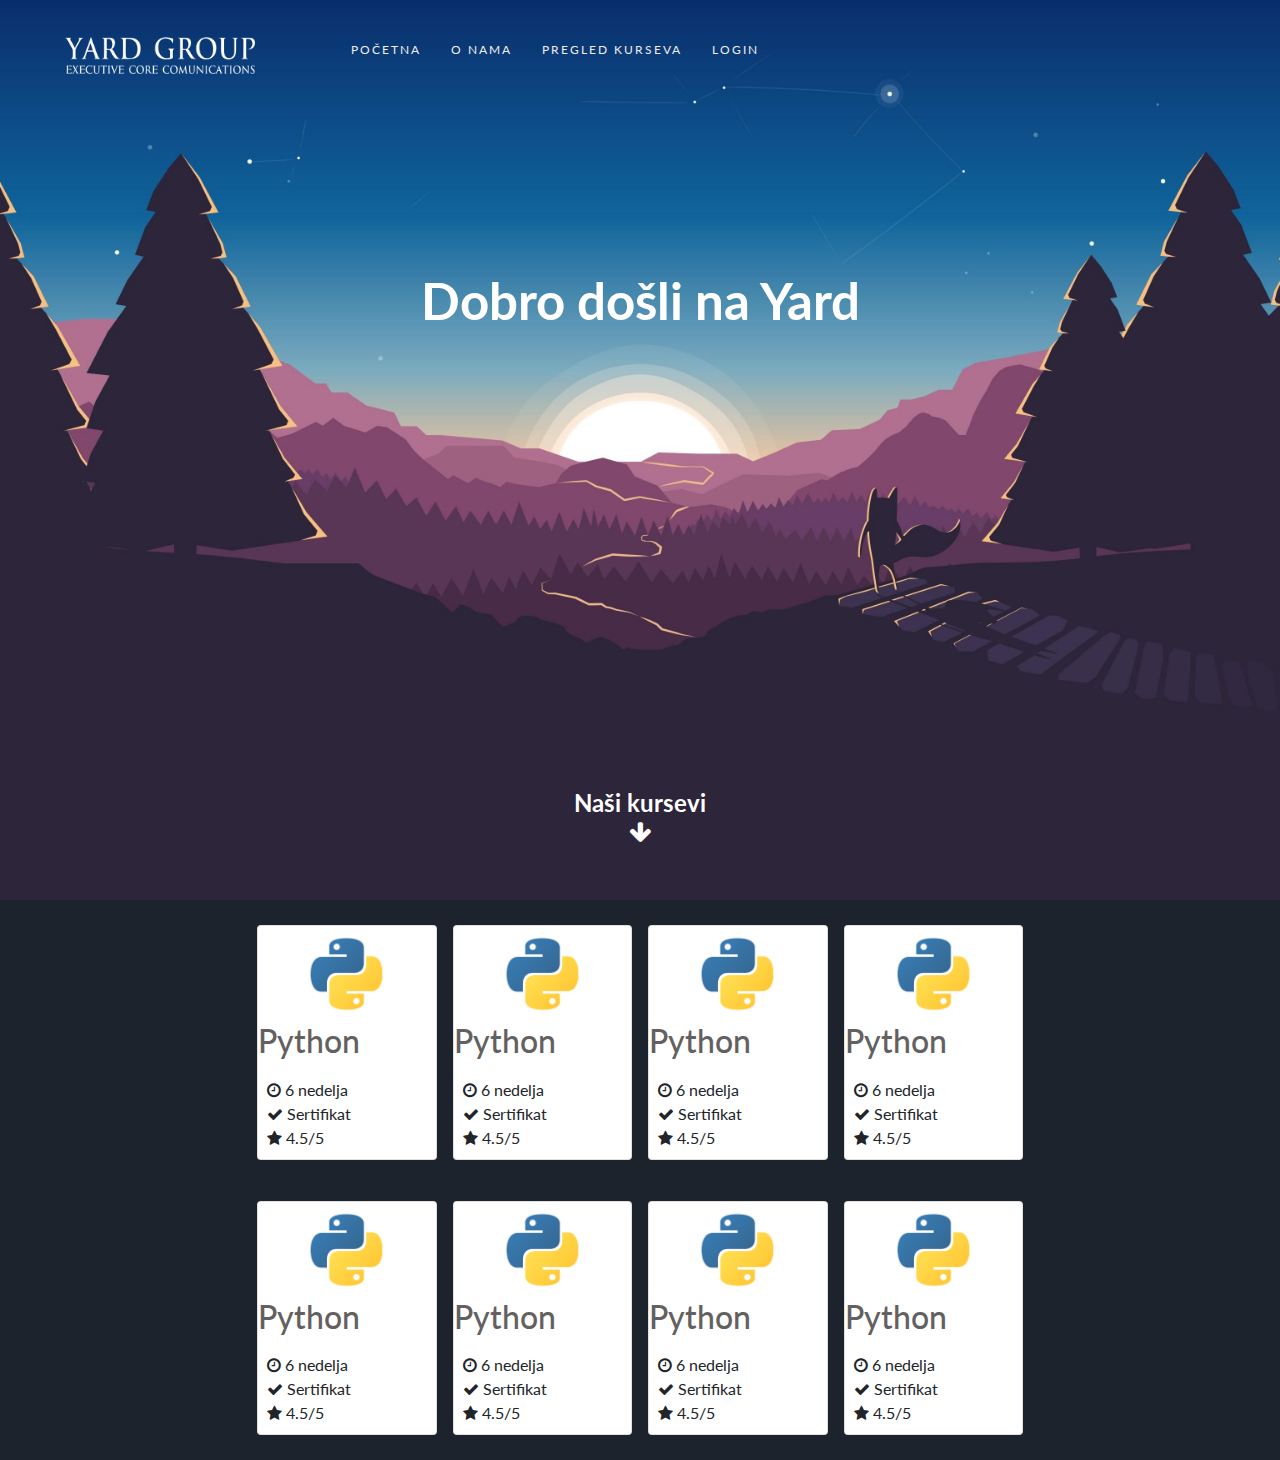
==== index.html @ 163fcfab "Ostalo da se uradi: Povecaj kartice, dodaj tekst, stilizuj malo kartice. Sta ne radi: Hamburger meni" ====
<!doctype html>
<html lang="en">

<head>
    <title>Title</title>

    <meta charset="utf-8">
    <meta name="viewport" content="width=device-width, initial-scale=1, shrink-to-fit=no">
    <link href="https://stackpath.bootstrapcdn.com/font-awesome/4.7.0/css/font-awesome.min.css" rel="stylesheet"
        integrity="sha384-wvfXpqpZZVQGK6TAh5PVlGOfQNHSoD2xbE+QkPxCAFlNEevoEH3Sl0sibVcOQVnN" crossorigin="anonymous">
    <link rel="stylesheet" href="https://stackpath.bootstrapcdn.com/bootstrap/4.3.1/css/bootstrap.min.css"
        integrity="sha384-ggOyR0iXCbMQv3Xipma34MD+dH/1fQ784/j6cY/iJTQUOhcWr7x9JvoRxT2MZw1T" crossorigin="anonymous">
    <link rel="stylesheet" href="/css/main.css">
</head>

<body>
   
    <nav id="nav" class="nav flex-shrink-0">
        <button class="menu">
          <em class="hamburger"></em>
        </button>
        <div class="brand d-flex flex-shrink">
          <a href="#"><img id="yardLogo" src="/assets/img/5e5b00199e288fc171e92d7c_logo.png"></a>
        </div>
        <ul class="navbar">
          <li>
            <a href="#home">Početna</a>
          </li>
          <li>
            <a href="#about">O nama</a>
          </li>
          <li>
            <a href="#services">Pregled kurseva</a>
          </li>
          <li>
            <a href="#contact">Login</a>
          </li>
        </ul>
      </nav>
     
          
   
    <div id="mainPart">
        <h1> Dobro došli na Yard </h1>
        <h3> Naši kursevi <br> <i class="fa fa-arrow-down" aria-hidden="true"></i></h3>
    </div>
    <!--CARDS-->
    <div class="container">
        <div class="centered">

            <section class="cards">

                <article class="card">
                    
                    <section class="bgImage">
                        <img src="assets/img/python.png">
                    </section>
                    <h1>Python</h1>
                    <section>
                        <ul>
                            <li>

                                <p> <i class="fa fa-clock-o" aria-hidden="true"></i> 6 nedelja</p>
                            </li>
                            <li>
                                <p><i class="fa fa-check" aria-hidden="true"></i> Sertifikat </p>
                            </li>
                            <li>
                                <p> <i class="fa fa-star" aria-hidden="true"> </i> 4.5/5</p>
                            </li>
                        </ul>
                    </section>


                </article>
                <article class="card">
                    <section class="bgImage">
                        <img src="assets/img/python.png">
                    </section>
                    <h1>Python</h1>
                    <section>
                        <ul>
                            <li>

                                <p> <i class="fa fa-clock-o" aria-hidden="true"></i> 6 nedelja</p>
                            </li>
                            <li>
                                <p><i class="fa fa-check" aria-hidden="true"></i> Sertifikat </p>
                            </li>
                            <li>
                                <p> <i class="fa fa-star" aria-hidden="true"> </i> 4.5/5</p>
                            </li>
                        </ul>
                    </section>


                </article>
                <article class="card">
                    <section class="bgImage">
                        <img src="assets/img/python.png">
                    </section>
                    <h1>Python</h1>
                    <section>
                        <ul>
                            <li>

                                <p> <i class="fa fa-clock-o" aria-hidden="true"></i> 6 nedelja</p>
                            </li>
                            <li>
                                <p><i class="fa fa-check" aria-hidden="true"></i> Sertifikat </p>
                            </li>
                            <li>
                                <p> <i class="fa fa-star" aria-hidden="true"> </i> 4.5/5</p>
                            </li>
                        </ul>
                    </section>
                </article>
                <article class="card">
                    <section class="bgImage">
                        <img src="assets/img/python.png">
                    </section>
                    <h1>Python</h1>
                    <section>
                        <ul>
                            <li>

                                <p> <i class="fa fa-clock-o" aria-hidden="true"></i> 6 nedelja</p>
                            </li>
                            <li>
                                <p><i class="fa fa-check" aria-hidden="true"></i> Sertifikat </p>
                            </li>
                            <li>
                                <p> <i class="fa fa-star" aria-hidden="true"> </i> 4.5/5</p>
                            </li>
                        </ul>
                    </section>
                </article>
            </section>
            <section class="cards">
                <article class="card">
                    <section class="bgImage">
                        <img src="assets/img/python.png">
                    </section>
                    <h1>Python</h1>
                    <section>
                        <ul>
                            <li>

                                <p> <i class="fa fa-clock-o" aria-hidden="true"></i> 6 nedelja</p>
                            </li>
                            <li>
                                <p><i class="fa fa-check" aria-hidden="true"></i> Sertifikat </p>
                            </li>
                            <li>
                                <p> <i class="fa fa-star" aria-hidden="true"> </i> 4.5/5</p>
                            </li>
                        </ul>
                    </section>
                </article>
                <article class="card">
                    <section class="bgImage">
                        <img src="assets/img/python.png">
                    </section>
                    <h1>Python</h1>
                    <section>
                        <ul>
                            <li>

                                <p> <i class="fa fa-clock-o" aria-hidden="true"></i> 6 nedelja</p>
                            </li>
                            <li>
                                <p><i class="fa fa-check" aria-hidden="true"></i> Sertifikat </p>
                            </li>
                            <li>
                                <p> <i class="fa fa-star" aria-hidden="true"> </i> 4.5/5</p>
                            </li>
                        </ul>
                    </section>
                </article>
                <article class="card">
                    <section class="bgImage">
                        <img src="assets/img/python.png">
                    </section>
                    <h1>Python</h1>
                    <section>
                        <ul>
                            <li>

                                <p> <i class="fa fa-clock-o" aria-hidden="true"></i> 6 nedelja</p>
                            </li>
                            <li>
                                <p><i class="fa fa-check" aria-hidden="true"></i> Sertifikat </p>
                            </li>
                            <li>
                                <p> <i class="fa fa-star" aria-hidden="true"> </i> 4.5/5</p>
                            </li>
                        </ul>
                    </section>
                </article>
                <article class="card">
                    <section class="bgImage">
                        <img src="assets/img/python.png">
                    </section>
                    <h1>Python</h1>
                    <section>
                        <ul>
                            <li>

                                <p> <i class="fa fa-clock-o" aria-hidden="true"></i> 6 nedelja</p>
                            </li>
                            <li>
                                <p><i class="fa fa-check" aria-hidden="true"></i> Sertifikat </p>
                            </li>
                            <li>
                                <p> <i class="fa fa-star" aria-hidden="true"> </i> 4.5/5</p>
                            </li>
                        </ul>
                    </section>
                </article>
        </div>

    
        
    <script src="https://code.jquery.com/jquery-3.3.1.slim.min.js"
        integrity="sha384-q8i/X+965DzO0rT7abK41JStQIAqVgRVzpbzo5smXKp4YfRvH+8abtTE1Pi6jizo"
        crossorigin="anonymous"></script>
    <script src="https://cdnjs.cloudflare.com/ajax/libs/popper.js/1.14.7/umd/popper.min.js"
        integrity="sha384-UO2eT0CpHqdSJQ6hJty5KVphtPhzWj9WO1clHTMGa3JDZwrnQq4sF86dIHNDz0W1"
        crossorigin="anonymous"></script>
    <script src="https://stackpath.bootstrapcdn.com/bootstrap/4.3.1/js/bootstrap.min.js"
        integrity="sha384-JjSmVgyd0p3pXB1rRibZUAYoIIy6OrQ6VrjIEaFf/nJGzIxFDsf4x0xIM+B07jRM"
        crossorigin="anonymous"></script>
    <script src="/scripts/main.js"></script>
</body>

</html>
---- css/main.css ----
@import url("https://fonts.googleapis.com/css?family=Lato&display=swap");
body {
  background-color: #1c232d;
  font-family: "Lato", sans-serif;
}

#mainPart {
  margin: 0;
  padding: 0;
  height: 100vh;
  max-width: 100%;
  text-align: center;
  color: #fff;
  background-image: url("/assets/img/721.jpg");
  background-size: cover;
  background-position: center;
  background-repeat: no-repeat;
}

#mainPart h1 {
  font-size: 4vw;
  color: #fff;
  font-weight: bold;
  text-align: center;
  padding-top: 30vh;
}

#mainPart h3 {
  color: #fff;
  font-weight: bold;
  text-align: center;
  padding-top: 50vh;
}

section {
  margin: 1vh;
}

header {
  display: -webkit-box;
  display: -ms-flexbox;
  display: flex;
  -webkit-box-orient: horizontal;
  -webkit-box-direction: normal;
      -ms-flex-direction: row;
          flex-direction: row;
  -ms-flex-pack: distribute;
      justify-content: space-around;
}

/*NAVBAR*/
#yardLogo {
  max-width: 200px;
  margin-top: 1vh;
}

.section {
  position: relative;
  background-size: cover;
  background-repeat: no-repeat;
  margin: 0;
  padding: 0;
  height: 100%;
  width: 100%;
}

.nav {
  -webkit-transition: all .5s ease;
  transition: all .5s ease;
  font-size: 12px;
  font-family: "Lato", sans-serif;
  color: purple;
  width: 100%;
  z-index: 100;
  position: absolute;
  /* bottom: 0; */
  left: 0;
  letter-spacing: 2px;
  line-height: 60px;
  -webkit-transition-property: background-color, box-shadow, line-height, height;
  -webkit-transition-property: background-color, line-height, height, -webkit-box-shadow;
  transition-property: background-color, line-height, height, -webkit-box-shadow;
  transition-property: background-color, box-shadow, line-height, height;
  transition-property: background-color, box-shadow, line-height, height, -webkit-box-shadow;
  -webkit-transition-timing-function: cubic-bezier(0.78, 0.13, 0.15, 0.86);
  transition-timing-function: cubic-bezier(0.78, 0.13, 0.15, 0.86);
  -webkit-transition-duration: 0.3s;
  transition-duration: 0.3s;
}

.nav .brand {
  /* padding: 15px 60px; */
  /* line-height: 30px; */
  line-height: 100px;
  padding-left: 60px;
  padding-right: 60px;
  display: inline-block;
  -webkit-transition-property: background-color, box-shadow, line-height, height;
  -webkit-transition-property: background-color, line-height, height, -webkit-box-shadow;
  transition-property: background-color, line-height, height, -webkit-box-shadow;
  transition-property: background-color, box-shadow, line-height, height;
  transition-property: background-color, box-shadow, line-height, height, -webkit-box-shadow;
  -webkit-transition-timing-function: cubic-bezier(0.78, 0.13, 0.15, 0.86);
  transition-timing-function: cubic-bezier(0.78, 0.13, 0.15, 0.86);
  -webkit-transition-duration: 0.3s;
  transition-duration: 0.3s;
  /* padding-right: 60px; */
}

.nav .brand a {
  color: #E33B00;
  text-decoration: none;
}

.nav ul {
  margin: 0;
  text-transform: uppercase;
}

.nav ul li {
  text-align: center;
  display: inline-block;
  list-style: none;
  padding: 15px 15px;
  cursor: pointer;
  line-height: 30px;
}

.nav ul li:hover a {
  font-weight: bold;
}

.nav ul li a {
  color: #eee;
  text-decoration: none;
}

.sticky {
  position: fixed !important;
  top: 0;
  -webkit-box-shadow: 0 1px 4px rgba(0, 0, 0, 0.3);
          box-shadow: 0 1px 4px rgba(0, 0, 0, 0.3);
  /* box-shadow: 0 4px 5px -2px rgba(0,0,0,0.22), 0 2px 1px -1px rgba(0,0,0,0.05); */
  background-color: #1c232d;
  line-height: 30px;
}

.sticky .brand {
  line-height: 60px;
}

.sticky ul li a {
  color: #ad292e;
}

.sticky ul li:hover a {
  color: #E33B00;
}

.pattern-overlay {
  background: rgba(0, 0, 0, 0.3) url("http://codemydesign.ru/CMDSpace/image/css/images/overlay.png") repeat;
  height: 100%;
  left: 0;
  position: fixed;
  top: 0;
  width: 100%;
  z-index: 0;
}

.menu {
  display: none;
}

@media (max-width: 800px) {
  .sticky .menu {
    top: 0;
  }
  .sticky .menu .hamburger {
    background: #6E7982;
  }
  .sticky .menu .hamburger::before, .sticky .menu .hamburger::after {
    background: #6E7982;
  }
  .open.sticky .hamburger {
    background-image: url("/assets/img/annie-spratt-0ZPSX_mQ3xI-unsplash.jpg");
  }
  .open .hamburger {
    background-color: white;
  }
  .open .hamburger::before {
    -webkit-transform: rotate(45deg);
    transform: rotate(45deg);
  }
  .open .hamburger::after {
    -webkit-transform: rotate(-45deg) translate(2px, -2px);
    transform: rotate(-45deg) translate(2px, -2px);
  }
  .menu {
    display: block;
    outline: none;
    position: relative;
    line-height: 60px;
    float: left;
    left: 20px;
    top: 20px;
    width: 60px;
    height: 60px;
    background: none;
    border: 0;
    padding: 0;
    margin: 0;
    cursor: pointer;
    opacity: 0.7;
    -webkit-transition: opacity 150ms;
    transition: opacity 150ms;
  }
  .menu:hover {
    opacity: 1;
  }
  .hamburger, .hamburger::after, .hamburger::before {
    margin: 0 auto;
    display: block;
    width: 24px;
    height: 3px;
    line-height: 0;
    -webkit-transition: all 150ms;
    transition: all 150ms;
  }
  .hamburger::before {
    content: '';
    -webkit-transform: rotate(45deg);
    transform: rotate(45deg);
    background: #fff;
  }
  .hamburger::after {
    content: '';
    -webkit-transform: rotate(-45deg) translate(2px, -2px);
    transform: rotate(-45deg) translate(2px, -2px);
    background: #fff;
  }
  .hamburger {
    background: #fff;
  }
  .hamburger::after {
    -webkit-transform: translateY(5px);
    transform: translateY(5px);
  }
  .hamburger::before {
    -webkit-transform: translateY(-8px);
    transform: translateY(-8px);
  }
  /*.collapse nav{
    -webkit-transform:translateY(-100%);
    -ms-transform:translateY(-100%);
    transform:translateY(-100%);
  }*/
  .navbar {
    -webkit-transition: -webkit-transform 150ms;
    transition: -webkit-transform 150ms;
    transition: transform 150ms;
    transition: transform 150ms, -webkit-transform 150ms;
  }
  ul.navbar {
    -webkit-transform: translate(-100%, 0);
    transform: translate(-100%, 0);
    /* transform: translateY(-200%); */
    padding-left: 0;
  }
  ul.navbar li {
    line-height: calc((100vh - 60px) / 6);
    display: block;
  }
  .open .navbar {
    -webkit-transform: translate(0, 0);
    transform: translate(0, 0);
  }
  .nav .brand {
    display: block;
    text-align: center;
    float: none;
  }
  .sticky .brand {
    background-color: none;
  }
  #nav {
    height: 100px;
  }
  #nav.open {
    height: auto;
    min-height: 100%;
  }
  #nav.sticky {
    height: 60px;
  }
  #nav .open.sticky {
    height: auto;
  }
}

/*CARDS*/
.cards {
  display: -webkit-box;
  display: -ms-flexbox;
  display: flex;
  -ms-flex-wrap: wrap;
      flex-wrap: wrap;
}

.card {
  -webkit-box-flex: 1;
      -ms-flex: 1 0 500px;
          flex: 1 0 500px;
  -webkit-box-sizing: border-box;
          box-sizing: border-box;
  margin: 1rem .5em;
}

@media screen and (min-width: 40em) {
  .card {
    max-width: calc(50% -  1em);
  }
}

@media screen and (min-width: 60em) {
  .card {
    max-width: calc(25% - 1em);
  }
}

.centered {
  margin: 0 auto;
  padding: 0 1em;
}

@media screen and (min-width: 52em) {
  .centered {
    max-width: 52em;
  }
}

h1 {
  color: #63605f;
  font-size: 2em;
  text-align: left;
}

h3 {
  color: #63605f;
  font-size: 1.5em;
}

img {
  padding: 5px;
  max-width: 100%;
  height: auto;
}

ul {
  list-style-type: none;
  margin: 0;
  padding: 0;
}

p {
  margin: 0;
  padding: 0;
}

.bgImage {
  margin: 0;
  padding: 0;
  background-image: url("https://source.unsplash.com/random");
  background-size: contain;
}

.card:hover {
  -webkit-filter: blur(50%);
          filter: blur(50%);
  -webkit-filter: brightness(50%);
          filter: brightness(50%);
}

@media (max-width: 380px) {
  #yardLogo {
    max-width: 42vw;
  }
}

@media (max-width: 570px) {
  .card {
    max-width: 80vw;
  }
}

@media (max-width: 800) {
  #mainPart h1 {
    font-size: 5em;
  }
}
/*# sourceMappingURL=main.css.map */
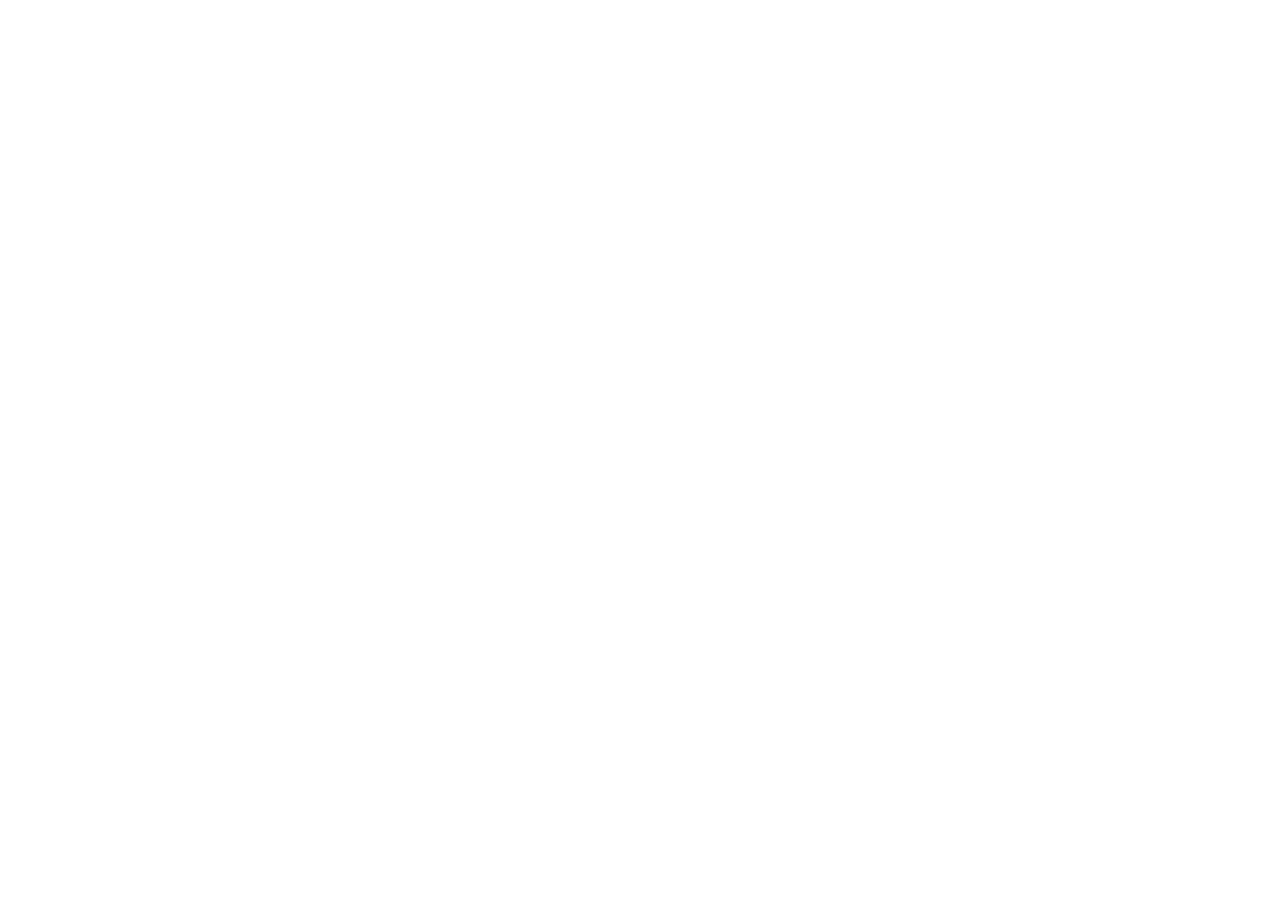
==== commit fb4d7751: "Upstream decided on an entirely different style, scraped everything" ====
--- a/index.html
+++ b/index.html
@@ -1,236 +1,28 @@
 <!doctype html>
 <html lang="en">
-
-<head>
+  <head>
     <title>Title</title>
-
+    <!-- Required meta tags -->
     <meta charset="utf-8">
     <meta name="viewport" content="width=device-width, initial-scale=1, shrink-to-fit=no">
-    <link href="https://stackpath.bootstrapcdn.com/font-awesome/4.7.0/css/font-awesome.min.css" rel="stylesheet"
-        integrity="sha384-wvfXpqpZZVQGK6TAh5PVlGOfQNHSoD2xbE+QkPxCAFlNEevoEH3Sl0sibVcOQVnN" crossorigin="anonymous">
-    <link rel="stylesheet" href="https://stackpath.bootstrapcdn.com/bootstrap/4.3.1/css/bootstrap.min.css"
-        integrity="sha384-ggOyR0iXCbMQv3Xipma34MD+dH/1fQ784/j6cY/iJTQUOhcWr7x9JvoRxT2MZw1T" crossorigin="anonymous">
-    <link rel="stylesheet" href="/css/main.css">
+
+    <!-- Bootstrap CSS -->
+   
+    <link rel="stylesheet" href="https://stackpath.bootstrapcdn.com/bootstrap/4.3.1/css/bootstrap.min.css" integrity="sha384-ggOyR0iXCbMQv3Xipma34MD+dH/1fQ784/j6cY/iJTQUOhcWr7x9JvoRxT2MZw1T" crossorigin="anonymous">
+    <link rel="stylesheet" href="styles/main.css">
 </head>
+  <body>
+      
+      <div class="container-fluid d-flex flex-row">
+          <div id="leftPart">
+            
+          </div>
+          <div id="rightPart">
 
-<body>
-   
-    <nav id="nav" class="nav flex-shrink-0">
-        <button class="menu">
-          <em class="hamburger"></em>
-        </button>
-        <div class="brand d-flex flex-shrink">
-          <a href="#"><img id="yardLogo" src="/assets/img/5e5b00199e288fc171e92d7c_logo.png"></a>
-        </div>
-        <ul class="navbar">
-          <li>
-            <a href="#home">Početna</a>
-          </li>
-          <li>
-            <a href="#about">O nama</a>
-          </li>
-          <li>
-            <a href="#services">Pregled kurseva</a>
-          </li>
-          <li>
-            <a href="#contact">Login</a>
-          </li>
-        </ul>
-      </nav>
-     
-          
-   
-    <div id="mainPart">
-        <h1> Dobro došli na Yard </h1>
-        <h3> Naši kursevi <br> <i class="fa fa-arrow-down" aria-hidden="true"></i></h3>
-    </div>
-    <!--CARDS-->
-    <div class="container">
-        <div class="centered">
-
-            <section class="cards">
-
-                <article class="card">
-                    
-                    <section class="bgImage">
-                        <img src="assets/img/python.png">
-                    </section>
-                    <h1>Python</h1>
-                    <section>
-                        <ul>
-                            <li>
-
-                                <p> <i class="fa fa-clock-o" aria-hidden="true"></i> 6 nedelja</p>
-                            </li>
-                            <li>
-                                <p><i class="fa fa-check" aria-hidden="true"></i> Sertifikat </p>
-                            </li>
-                            <li>
-                                <p> <i class="fa fa-star" aria-hidden="true"> </i> 4.5/5</p>
-                            </li>
-                        </ul>
-                    </section>
-
-
-                </article>
-                <article class="card">
-                    <section class="bgImage">
-                        <img src="assets/img/python.png">
-                    </section>
-                    <h1>Python</h1>
-                    <section>
-                        <ul>
-                            <li>
-
-                                <p> <i class="fa fa-clock-o" aria-hidden="true"></i> 6 nedelja</p>
-                            </li>
-                            <li>
-                                <p><i class="fa fa-check" aria-hidden="true"></i> Sertifikat </p>
-                            </li>
-                            <li>
-                                <p> <i class="fa fa-star" aria-hidden="true"> </i> 4.5/5</p>
-                            </li>
-                        </ul>
-                    </section>
-
-
-                </article>
-                <article class="card">
-                    <section class="bgImage">
-                        <img src="assets/img/python.png">
-                    </section>
-                    <h1>Python</h1>
-                    <section>
-                        <ul>
-                            <li>
-
-                                <p> <i class="fa fa-clock-o" aria-hidden="true"></i> 6 nedelja</p>
-                            </li>
-                            <li>
-                                <p><i class="fa fa-check" aria-hidden="true"></i> Sertifikat </p>
-                            </li>
-                            <li>
-                                <p> <i class="fa fa-star" aria-hidden="true"> </i> 4.5/5</p>
-                            </li>
-                        </ul>
-                    </section>
-                </article>
-                <article class="card">
-                    <section class="bgImage">
-                        <img src="assets/img/python.png">
-                    </section>
-                    <h1>Python</h1>
-                    <section>
-                        <ul>
-                            <li>
-
-                                <p> <i class="fa fa-clock-o" aria-hidden="true"></i> 6 nedelja</p>
-                            </li>
-                            <li>
-                                <p><i class="fa fa-check" aria-hidden="true"></i> Sertifikat </p>
-                            </li>
-                            <li>
-                                <p> <i class="fa fa-star" aria-hidden="true"> </i> 4.5/5</p>
-                            </li>
-                        </ul>
-                    </section>
-                </article>
-            </section>
-            <section class="cards">
-                <article class="card">
-                    <section class="bgImage">
-                        <img src="assets/img/python.png">
-                    </section>
-                    <h1>Python</h1>
-                    <section>
-                        <ul>
-                            <li>
-
-                                <p> <i class="fa fa-clock-o" aria-hidden="true"></i> 6 nedelja</p>
-                            </li>
-                            <li>
-                                <p><i class="fa fa-check" aria-hidden="true"></i> Sertifikat </p>
-                            </li>
-                            <li>
-                                <p> <i class="fa fa-star" aria-hidden="true"> </i> 4.5/5</p>
-                            </li>
-                        </ul>
-                    </section>
-                </article>
-                <article class="card">
-                    <section class="bgImage">
-                        <img src="assets/img/python.png">
-                    </section>
-                    <h1>Python</h1>
-                    <section>
-                        <ul>
-                            <li>
-
-                                <p> <i class="fa fa-clock-o" aria-hidden="true"></i> 6 nedelja</p>
-                            </li>
-                            <li>
-                                <p><i class="fa fa-check" aria-hidden="true"></i> Sertifikat </p>
-                            </li>
-                            <li>
-                                <p> <i class="fa fa-star" aria-hidden="true"> </i> 4.5/5</p>
-                            </li>
-                        </ul>
-                    </section>
-                </article>
-                <article class="card">
-                    <section class="bgImage">
-                        <img src="assets/img/python.png">
-                    </section>
-                    <h1>Python</h1>
-                    <section>
-                        <ul>
-                            <li>
-
-                                <p> <i class="fa fa-clock-o" aria-hidden="true"></i> 6 nedelja</p>
-                            </li>
-                            <li>
-                                <p><i class="fa fa-check" aria-hidden="true"></i> Sertifikat </p>
-                            </li>
-                            <li>
-                                <p> <i class="fa fa-star" aria-hidden="true"> </i> 4.5/5</p>
-                            </li>
-                        </ul>
-                    </section>
-                </article>
-                <article class="card">
-                    <section class="bgImage">
-                        <img src="assets/img/python.png">
-                    </section>
-                    <h1>Python</h1>
-                    <section>
-                        <ul>
-                            <li>
-
-                                <p> <i class="fa fa-clock-o" aria-hidden="true"></i> 6 nedelja</p>
-                            </li>
-                            <li>
-                                <p><i class="fa fa-check" aria-hidden="true"></i> Sertifikat </p>
-                            </li>
-                            <li>
-                                <p> <i class="fa fa-star" aria-hidden="true"> </i> 4.5/5</p>
-                            </li>
-                        </ul>
-                    </section>
-                </article>
-        </div>
-
-    
-        
-    <script src="https://code.jquery.com/jquery-3.3.1.slim.min.js"
-        integrity="sha384-q8i/X+965DzO0rT7abK41JStQIAqVgRVzpbzo5smXKp4YfRvH+8abtTE1Pi6jizo"
-        crossorigin="anonymous"></script>
-    <script src="https://cdnjs.cloudflare.com/ajax/libs/popper.js/1.14.7/umd/popper.min.js"
-        integrity="sha384-UO2eT0CpHqdSJQ6hJty5KVphtPhzWj9WO1clHTMGa3JDZwrnQq4sF86dIHNDz0W1"
-        crossorigin="anonymous"></script>
-    <script src="https://stackpath.bootstrapcdn.com/bootstrap/4.3.1/js/bootstrap.min.js"
-        integrity="sha384-JjSmVgyd0p3pXB1rRibZUAYoIIy6OrQ6VrjIEaFf/nJGzIxFDsf4x0xIM+B07jRM"
-        crossorigin="anonymous"></script>
-    <script src="/scripts/main.js"></script>
-</body>
-
+          </div>
+      </div>
+    <script src="https://code.jquery.com/jquery-3.3.1.slim.min.js" integrity="sha384-q8i/X+965DzO0rT7abK41JStQIAqVgRVzpbzo5smXKp4YfRvH+8abtTE1Pi6jizo" crossorigin="anonymous"></script>
+    <script src="https://cdnjs.cloudflare.com/ajax/libs/popper.js/1.14.7/umd/popper.min.js" integrity="sha384-UO2eT0CpHqdSJQ6hJty5KVphtPhzWj9WO1clHTMGa3JDZwrnQq4sF86dIHNDz0W1" crossorigin="anonymous"></script>
+    <script src="https://stackpath.bootstrapcdn.com/bootstrap/4.3.1/js/bootstrap.min.js" integrity="sha384-JjSmVgyd0p3pXB1rRibZUAYoIIy6OrQ6VrjIEaFf/nJGzIxFDsf4x0xIM+B07jRM" crossorigin="anonymous"></script>
+  </body>
 </html>--- a/styles/main.css
+++ b/styles/main.css
@@ -0,0 +1,15 @@
+html, body {
+  margin: 0;
+  padding: 0;
+}
+
+#leftPart {
+  height: 100vh;
+  width: 30%;
+}
+
+#rightPart {
+  height: 100vh;
+  width: 70%;
+}
+/*# sourceMappingURL=main.css.map */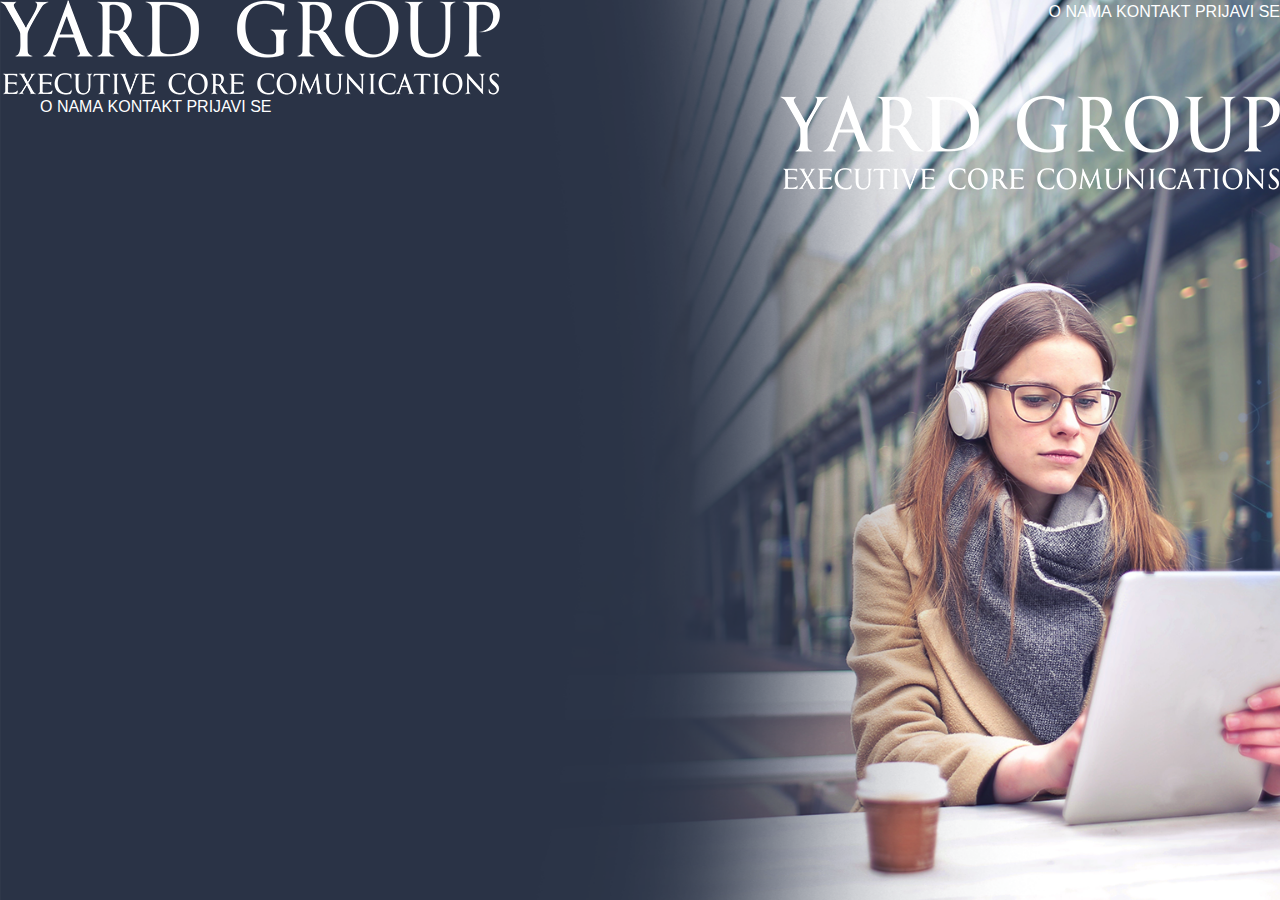
==== commit 1572f498: "Added general layout" ====
--- a/index.html
+++ b/index.html
@@ -1,28 +1,82 @@
 <!doctype html>
 <html lang="en">
-  <head>
-    <title>Title</title>
-    <!-- Required meta tags -->
-    <meta charset="utf-8">
-    <meta name="viewport" content="width=device-width, initial-scale=1, shrink-to-fit=no">
 
-    <!-- Bootstrap CSS -->
-   
-    <link rel="stylesheet" href="https://stackpath.bootstrapcdn.com/bootstrap/4.3.1/css/bootstrap.min.css" integrity="sha384-ggOyR0iXCbMQv3Xipma34MD+dH/1fQ784/j6cY/iJTQUOhcWr7x9JvoRxT2MZw1T" crossorigin="anonymous">
-    <link rel="stylesheet" href="styles/main.css">
+<head>
+  <title>Title</title>
+  <!-- Required meta tags -->
+  <meta charset="utf-8">
+  <meta name="viewport" content="width=device-width, initial-scale=1, shrink-to-fit=no">
+
+  <!-- Bootstrap CSS -->
+
+  <link rel="stylesheet" href="https://stackpath.bootstrapcdn.com/bootstrap/4.3.1/css/bootstrap.min.css"
+    integrity="sha384-ggOyR0iXCbMQv3Xipma34MD+dH/1fQ784/j6cY/iJTQUOhcWr7x9JvoRxT2MZw1T" crossorigin="anonymous">
+  <link rel="stylesheet" href="styles/main.css">
 </head>
-  <body>
-      
-      <div class="container-fluid d-flex flex-row">
-          <div id="leftPart">
-            
-          </div>
-          <div id="rightPart">
 
-          </div>
-      </div>
-    <script src="https://code.jquery.com/jquery-3.3.1.slim.min.js" integrity="sha384-q8i/X+965DzO0rT7abK41JStQIAqVgRVzpbzo5smXKp4YfRvH+8abtTE1Pi6jizo" crossorigin="anonymous"></script>
-    <script src="https://cdnjs.cloudflare.com/ajax/libs/popper.js/1.14.7/umd/popper.min.js" integrity="sha384-UO2eT0CpHqdSJQ6hJty5KVphtPhzWj9WO1clHTMGa3JDZwrnQq4sF86dIHNDz0W1" crossorigin="anonymous"></script>
-    <script src="https://stackpath.bootstrapcdn.com/bootstrap/4.3.1/js/bootstrap.min.js" integrity="sha384-JjSmVgyd0p3pXB1rRibZUAYoIIy6OrQ6VrjIEaFf/nJGzIxFDsf4x0xIM+B07jRM" crossorigin="anonymous"></script>
-  </body>
+<body>
+  <!--HEADER AND FOOTER-->
+  <div id="headerFooter" class="d-flex flex-column justify-content-between">
+    <!--HEADER-->
+    <section class="d-flex justify-content-between ">
+      <section>
+        <img src="assets/yardLogo.png">
+      </section>
+      <section class=" d-flex justify-content-around nav">
+        <ul>
+          <li>
+            <a href="#">O NAMA</a>
+          </li>
+          <li>
+            <a href="#">KONTAKT</a>
+          </li>
+          <li>
+            <a href="#">PRIJAVI SE</a>
+          </li>
+        </ul>
+      </section>
+    </section>
+    <!--HEADER END-->
+    <!--FOOTER-->
+    <section class="d-flex justify-content-between ">
+      <section class=" d-flex justify-content-around nav">
+        <ul>
+          <li>
+            <a href="#">O NAMA</a>
+          </li>
+          <li>
+            <a href="#">KONTAKT</a>
+          </li>
+          <li>
+            <a href="#">PRIJAVI SE</a>
+          </li>
+        </ul>
+      </section>
+      <section>
+        <img src="assets/yardLogo.png">
+      </section>
+    </section>
+    <!--FOOTER END-->
+  </div>
+  <!-- HEADER AND FOOTER END-->
+  <!--MAIN PART-->
+  <div class="container-fluid d-flex flex-row">
+    <div id="leftPart">
+
+    </div>
+    <div id="rightPart">
+
+    </div>
+  </div>
+  <script src="https://code.jquery.com/jquery-3.3.1.slim.min.js"
+    integrity="sha384-q8i/X+965DzO0rT7abK41JStQIAqVgRVzpbzo5smXKp4YfRvH+8abtTE1Pi6jizo"
+    crossorigin="anonymous"></script>
+  <script src="https://cdnjs.cloudflare.com/ajax/libs/popper.js/1.14.7/umd/popper.min.js"
+    integrity="sha384-UO2eT0CpHqdSJQ6hJty5KVphtPhzWj9WO1clHTMGa3JDZwrnQq4sF86dIHNDz0W1"
+    crossorigin="anonymous"></script>
+  <script src="https://stackpath.bootstrapcdn.com/bootstrap/4.3.1/js/bootstrap.min.js"
+    integrity="sha384-JjSmVgyd0p3pXB1rRibZUAYoIIy6OrQ6VrjIEaFf/nJGzIxFDsf4x0xIM+B07jRM"
+    crossorigin="anonymous"></script>
+</body>
+
 </html>--- a/styles/main.css
+++ b/styles/main.css
@@ -1,15 +1,30 @@
-html, body {
+html {
   margin: 0;
   padding: 0;
 }
 
-#leftPart {
+body {
+  background-image: url("/assets/Untitled.png");
+  background-size: cover;
+  background-repeat: no-repeat;
   height: 100vh;
-  width: 30%;
+  width: 100%;
 }
 
-#rightPart {
-  height: 100vh;
-  width: 70%;
+#headerFooter .nav a {
+  color: #fff;
+}
+
+#headerFooter .nav a:hover {
+  font-weight: bold;
+}
+
+#headerFooter .nav ul {
+  list-style-type: none;
+}
+
+#headerFooter .nav ul li {
+  display: inline-block;
+  color: #fff;
 }
 /*# sourceMappingURL=main.css.map */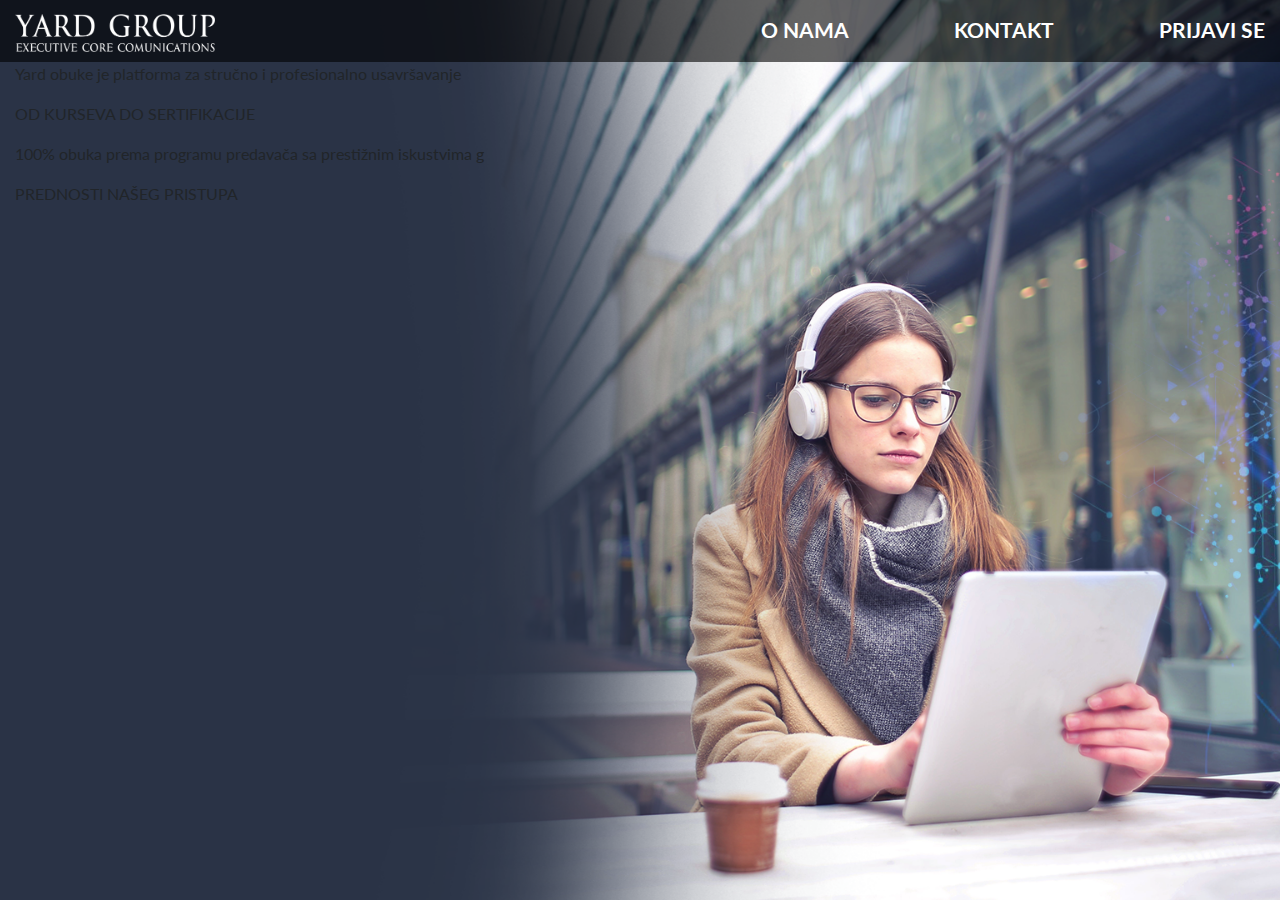
==== commit 5d6eeefe: "Added everything, just need to style it and make it responsive" ====
--- a/index.html
+++ b/index.html
@@ -8,22 +8,20 @@
   <meta name="viewport" content="width=device-width, initial-scale=1, shrink-to-fit=no">
 
   <!-- Bootstrap CSS -->
-
+  <link href="https://stackpath.bootstrapcdn.com/font-awesome/4.7.0/css/font-awesome.min.css" rel="stylesheet" integrity="sha384-wvfXpqpZZVQGK6TAh5PVlGOfQNHSoD2xbE+QkPxCAFlNEevoEH3Sl0sibVcOQVnN" crossorigin="anonymous">
   <link rel="stylesheet" href="https://stackpath.bootstrapcdn.com/bootstrap/4.3.1/css/bootstrap.min.css"
     integrity="sha384-ggOyR0iXCbMQv3Xipma34MD+dH/1fQ784/j6cY/iJTQUOhcWr7x9JvoRxT2MZw1T" crossorigin="anonymous">
   <link rel="stylesheet" href="styles/main.css">
 </head>
 
 <body>
-  <!--HEADER AND FOOTER-->
-  <div id="headerFooter" class="d-flex flex-column justify-content-between">
-    <!--HEADER-->
-    <section class="d-flex justify-content-between ">
-      <section>
+  <div class="container-fluid">
+    <div id="navBar" class="row d-flux justify-content-between">
+      <div id="img"class="col">
         <img src="assets/yardLogo.png">
-      </section>
-      <section class=" d-flex justify-content-around nav">
-        <ul>
+      </div>
+      <div id="nav" class="col d-flex justify-content-end">
+        <ul class="">
           <li>
             <a href="#">O NAMA</a>
           </li>
@@ -34,40 +32,69 @@
             <a href="#">PRIJAVI SE</a>
           </li>
         </ul>
-      </section>
-    </section>
-    <!--HEADER END-->
-    <!--FOOTER-->
-    <section class="d-flex justify-content-between ">
-      <section class=" d-flex justify-content-around nav">
-        <ul>
-          <li>
-            <a href="#">O NAMA</a>
-          </li>
-          <li>
-            <a href="#">KONTAKT</a>
-          </li>
-          <li>
-            <a href="#">PRIJAVI SE</a>
-          </li>
-        </ul>
-      </section>
-      <section>
-        <img src="assets/yardLogo.png">
-      </section>
-    </section>
-    <!--FOOTER END-->
-  </div>
-  <!-- HEADER AND FOOTER END-->
-  <!--MAIN PART-->
-  <div class="container-fluid d-flex flex-row">
-    <div id="leftPart">
+      </div>
+    </div>
+    <div class="row">
+      <div class="col">
+        <p>Yard obuke je platforma za stručno i profesionalno usavršavanje</p>
+      </div>
+      <div class="col">
 
+      </div>
     </div>
-    <div id="rightPart">
+    <div class="row">
+      <div class="col">
+        <p>OD KURSEVA DO SERTIFIKACIJE</p>
+      </div>
+      <div class="col">
 
+      </div>
+    </div>
+    <div class="row">
+      <div class="col">
+        <p>100% obuka prema programu predavača  sa prestižnim iskustvima g</p>
+      </div>
+      <div class="col">
+
+      </div>
+    </div>
+    <div class="row">
+      <div class="col">
+        <p>PREDNOSTI NAŠEG PRISTUPA</p>
+      </div>
+      <div class="col">
+
+      </div>
+    </div>
+    <div class="row">
+      <div class="col">
+        
+        
+      </div>
+      <div class="col">
+
+      </div>
+    </div>
+    <div class="row">
+      <div class="col">
+
+      </div>
+      <div class="col">
+
+      </div>
+    </div>
+    <div class="row">
+      <div class="row">
+        <div class="col">
+
+        </div>
+        <div class="col">
+
+        </div>
+      </div>
     </div>
   </div>
+
   <script src="https://code.jquery.com/jquery-3.3.1.slim.min.js"
     integrity="sha384-q8i/X+965DzO0rT7abK41JStQIAqVgRVzpbzo5smXKp4YfRvH+8abtTE1Pi6jizo"
     crossorigin="anonymous"></script>
--- a/styles/main.css
+++ b/styles/main.css
@@ -1,30 +1,61 @@
+@import url("https://fonts.googleapis.com/css2?family=Lato:ital,wght@0,100;0,300;0,400;0,700;0,900;1,100;1,300;1,400;1,700;1,900&display=swap");
 html {
   margin: 0;
   padding: 0;
 }
 
 body {
+  height: 100vh;
+  max-width: 100%;
   background-image: url("/assets/Untitled.png");
+  background-position: center;
   background-size: cover;
-  background-repeat: no-repeat;
-  height: 100vh;
-  width: 100%;
+  font-family: "Lato", sans-serif;
 }
 
-#headerFooter .nav a {
+#navBar {
+  background-color: rgba(0, 0, 0, 0.6);
+}
+
+#navBar #img {
+  max-width: 220px;
+  -ms-flex-negative: 0.2;
+      flex-shrink: 0.2;
+}
+
+#navBar #img img {
+  width: 200px;
+  padding-top: 1.6vh;
+}
+
+#navBar #nav {
+  -webkit-box-flex: 2;
+      -ms-flex-positive: 2;
+          flex-grow: 2;
+  -ms-flex-wrap: nowrap;
+      flex-wrap: nowrap;
+  text-align: center;
+  margin: auto;
+  padding-top: 1.6vh;
+  font-size: 1.3em;
+  font-weight: bold;
+}
+
+#navBar #nav a {
   color: #fff;
 }
 
-#headerFooter .nav a:hover {
+#navBar #nav a:hover {
   font-weight: bold;
+  text-decoration: none;
 }
 
-#headerFooter .nav ul {
+#navBar #nav ul {
   list-style-type: none;
 }
 
-#headerFooter .nav ul li {
+#navBar #nav ul li {
+  padding-left: 100px;
   display: inline-block;
-  color: #fff;
 }
 /*# sourceMappingURL=main.css.map */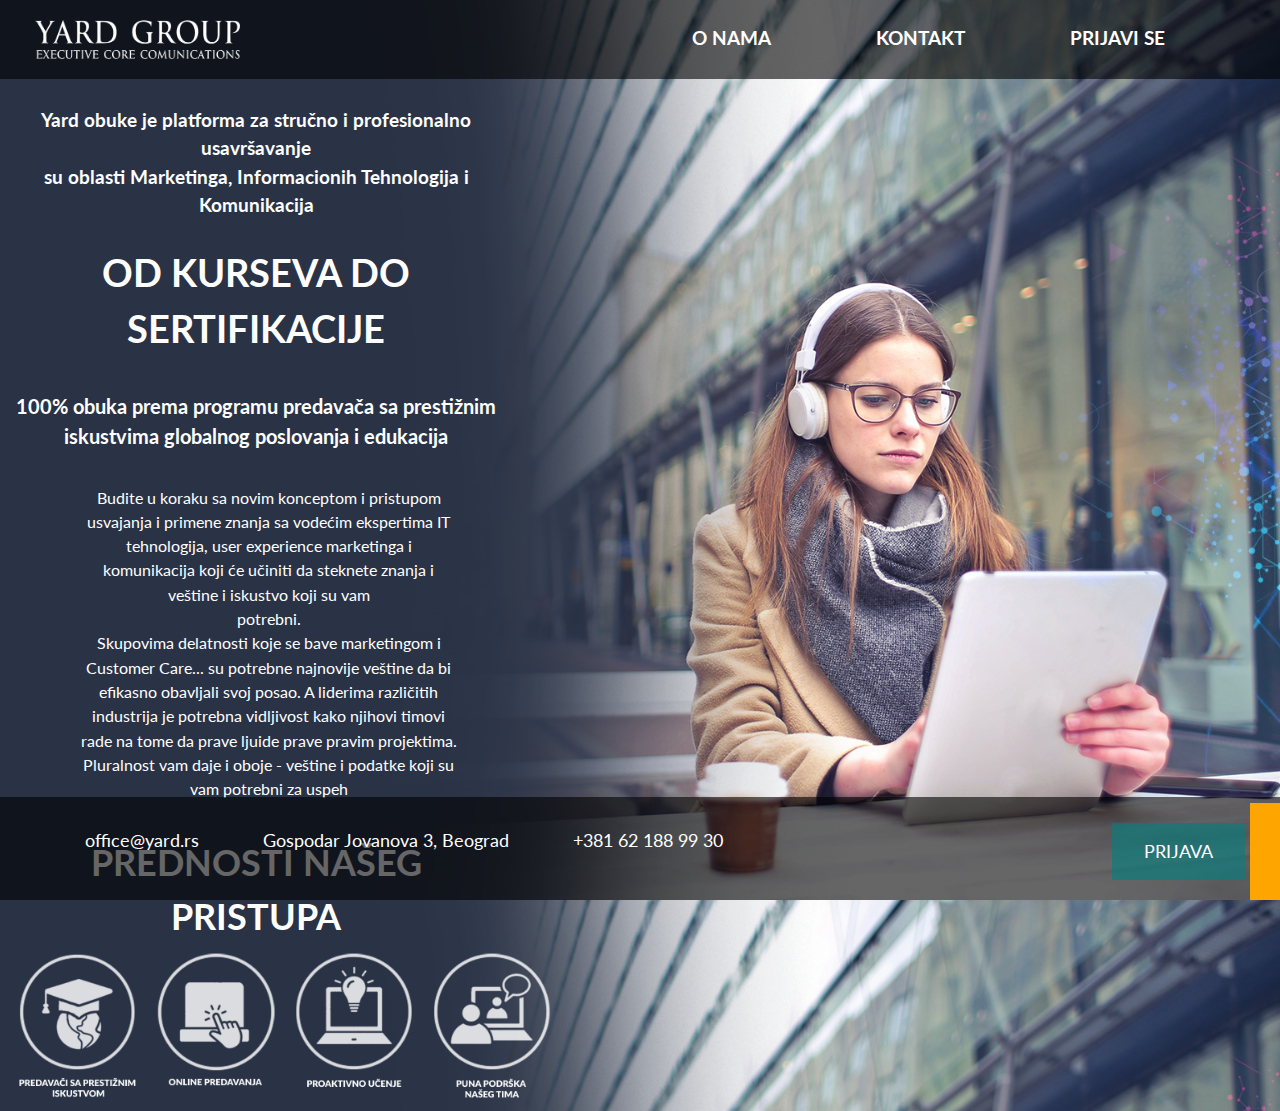
==== commit c5929652: "Added everything to Desktop version, only need to make it responsive now" ====
--- a/index.html
+++ b/index.html
@@ -35,15 +35,15 @@
       </div>
     </div>
     <div class="row">
-      <div class="col">
-        <p>Yard obuke je platforma za stručno i profesionalno usavršavanje</p>
+      <div id="introText"class="col">
+        <p>Yard obuke je platforma za stručno i profesionalno usavršavanje <br>su oblasti Marketinga, Informacionih Tehnologija i Komunikacija</p>
       </div>
       <div class="col">
 
       </div>
     </div>
     <div class="row">
-      <div class="col">
+      <div id="jumboTron" class="col">
         <p>OD KURSEVA DO SERTIFIKACIJE</p>
       </div>
       <div class="col">
@@ -51,47 +51,63 @@
       </div>
     </div>
     <div class="row">
-      <div class="col">
-        <p>100% obuka prema programu predavača  sa prestižnim iskustvima g</p>
+      <div id="prestiz" class="col">
+        <p>100% obuka prema programu predavača sa prestižnim iskustvima globalnog poslovanja i edukacija</p>
       </div>
       <div class="col">
 
       </div>
     </div>
     <div class="row">
-      <div class="col">
-        <p>PREDNOSTI NAŠEG PRISTUPA</p>
+      <div id="userExperiance" class="col">
+        <p>Budite u koraku sa novim konceptom i pristupom usvajanja i primene znanja sa vodećim ekspertima IT tehnologija, user experience marketinga i komunikacija koji će učiniti da steknete znanja i veštine i iskustvo koji su vam <br>potrebni.
+          <br>
+          Skupovima delatnosti koje se bave marketingom i Customer Care... su potrebne najnovije veštine da bi efikasno obavljali svoj posao. A liderima različitih industrija je potrebna vidljivost kako njihovi timovi rade na tome da prave ljuide prave pravim projektima. Pluralnost vam daje i oboje - veštine i podatke koji su vam potrebni za uspeh
+        </p>
       </div>
       <div class="col">
 
       </div>
     </div>
     <div class="row">
-      <div class="col">
-        
-        
+      <div id="prednostiPristupa" class="col">
+        <p>PREDNOSTI NAŠEG PRISTUPA</p>
+        <br>
+      
       </div>
       <div class="col">
 
       </div>
     </div>
     <div class="row">
-      <div class="col">
-
+      <div id="ikoniceTekst"class="col">
+        <img src="assets/icons.png">
+        <br>
+       
       </div>
       <div class="col">
 
       </div>
     </div>
-    <div class="row">
-      <div class="row">
+    <div id="footer" class="row d-flex justify-content-between">
+      
         <div class="col">
-
+          <ul>
+            <li>
+              <a href="mailto:office@yard.rs">office@yard.rs</a>
+            </li>
+            <li>
+              <a href="https://www.google.com/maps/place/Gospodar+Jovanova+3,+Beograd">Gospodar Jovanova 3, Beograd</a>
+            </li>
+            <li>
+              <a href="tel:+381621889930">+381 62 188 99 30</a>
+            </li>
+          </ul>
         </div>
-        <div class="col">
-
+        <div id="dugmad" class="col d-flex justify-content-end">
+          <button id="dugme">PRIJAVA</button>
         </div>
-      </div>
+      
     </div>
   </div>
 
--- a/styles/main.css
+++ b/styles/main.css
@@ -13,19 +13,23 @@
   font-family: "Lato", sans-serif;
 }
 
+p {
+  color: #fff;
+}
+
 #navBar {
   background-color: rgba(0, 0, 0, 0.6);
 }
 
 #navBar #img {
-  max-width: 220px;
+  max-width: 22vw;
   -ms-flex-negative: 0.2;
       flex-shrink: 0.2;
 }
 
 #navBar #img img {
-  width: 200px;
-  padding-top: 1.6vh;
+  max-width: 16vw;
+  margin: 20px;
 }
 
 #navBar #nav {
@@ -37,7 +41,7 @@
   text-align: center;
   margin: auto;
   padding-top: 1.6vh;
-  font-size: 1.3em;
+  font-size: 2.11vh;
   font-weight: bold;
 }
 
@@ -51,6 +55,7 @@
 }
 
 #navBar #nav ul {
+  padding-right: 100px;
   list-style-type: none;
 }
 
@@ -58,4 +63,117 @@
   padding-left: 100px;
   display: inline-block;
 }
+
+#introText {
+  padding-top: 3vh;
+  padding-bottom: 1vh;
+  max-width: 40%;
+  text-align: center;
+  margin: auto;
+  font-size: 2.11vh;
+  font-weight: bold;
+}
+
+#jumboTron {
+  max-width: 40%;
+  font-size: 4.2vh;
+  text-align: center;
+  margin: auto;
+  font-weight: bold;
+  padding-bottom: 2vh;
+}
+
+#prestiz {
+  max-width: 40%;
+  text-align: center;
+  margin: auto;
+  font-size: 2.2vh;
+  font-weight: bold;
+}
+
+#userExperiance {
+  padding-top: 2vh;
+  vertical-align: center;
+  max-width: 32%;
+  text-align: center;
+  margin: auto;
+  font-size: 1.8vh;
+  margin-left: 5%;
+}
+
+#prednostiPristupa {
+  padding-top: 2vh;
+  padding-bottom: -2vh;
+  max-width: 40%;
+  text-align: center;
+  margin-bottom: -7vh;
+  font-size: 4vh;
+  font-weight: bold;
+}
+
+#ikoniceTekst {
+  max-width: 40%;
+  text-align: center;
+  margin: auto;
+}
+
+#ikoniceTekst img {
+  max-width: 60vh;
+}
+
+#ikoniceTekst p {
+  display: inline-block;
+}
+
+#footer {
+  position: absolute;
+  bottom: 0;
+  right: 0;
+  left: 0;
+  margin: 0;
+  padding: 0;
+  background-color: rgba(0, 0, 0, 0.6);
+}
+
+#footer ul {
+  list-style-type: none;
+}
+
+#footer ul a {
+  text-decoration: none;
+  color: #fff;
+}
+
+#footer ul a:hover {
+  text-decoration: none;
+}
+
+#footer ul li {
+  font-size: 2vh;
+  margin: 30px;
+  display: inline-block;
+}
+
+#footer #dugmad {
+  -webkit-box-orient: horizontal;
+  -webkit-box-direction: normal;
+      -ms-flex-direction: row;
+          flex-direction: row;
+  -ms-flex-item-align: end;
+      align-self: flex-end;
+  max-width: 2.2vh;
+  background-color: orange;
+}
+
+#footer #dugmad #dugme {
+  background-color: rgba(0, 128, 128, 0.6);
+  border: none;
+  color: white;
+  padding: 15px 32px;
+  text-align: center;
+  text-decoration: none;
+  display: inline-block;
+  font-size: 2vh;
+  margin: 20px;
+}
 /*# sourceMappingURL=main.css.map */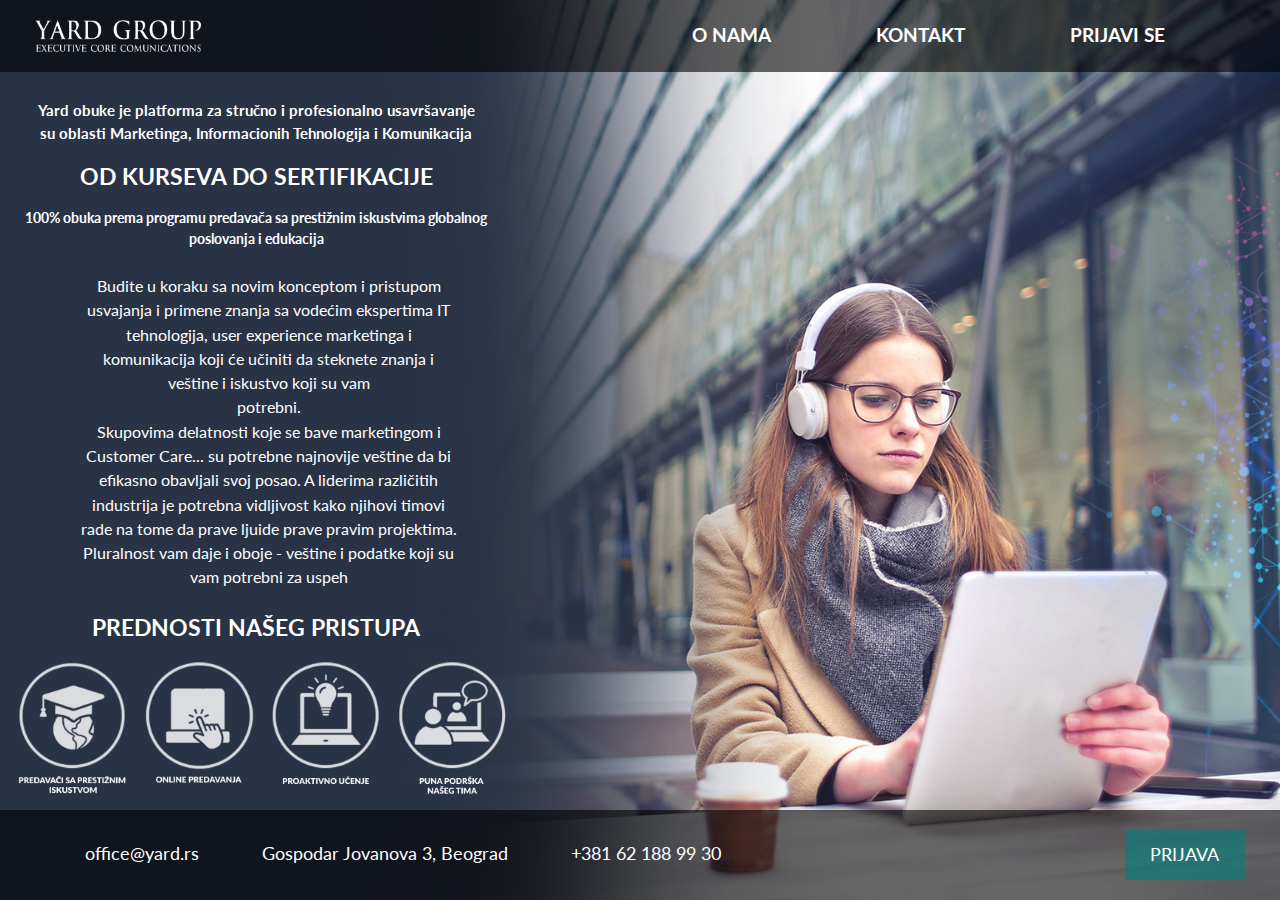
==== commit 16b3d1d4: "Desktop and mobile version is done, i just need to add the hamburger menu now" ====
--- a/index.html
+++ b/index.html
@@ -34,11 +34,14 @@
         </ul>
       </div>
     </div>
+    <div id="mobileDisplay" class="row">
+
+    </div>
     <div class="row">
-      <div id="introText"class="col">
+      <div id="introText" class="col">
         <p>Yard obuke je platforma za stručno i profesionalno usavršavanje <br>su oblasti Marketinga, Informacionih Tehnologija i Komunikacija</p>
       </div>
-      <div class="col">
+      <div class="col hide">
 
       </div>
     </div>
@@ -46,7 +49,7 @@
       <div id="jumboTron" class="col">
         <p>OD KURSEVA DO SERTIFIKACIJE</p>
       </div>
-      <div class="col">
+      <div class="col hide">
 
       </div>
     </div>
@@ -54,7 +57,7 @@
       <div id="prestiz" class="col">
         <p>100% obuka prema programu predavača sa prestižnim iskustvima globalnog poslovanja i edukacija</p>
       </div>
-      <div class="col">
+      <div class="col hide">
 
       </div>
     </div>
@@ -65,7 +68,7 @@
           Skupovima delatnosti koje se bave marketingom i Customer Care... su potrebne najnovije veštine da bi efikasno obavljali svoj posao. A liderima različitih industrija je potrebna vidljivost kako njihovi timovi rade na tome da prave ljuide prave pravim projektima. Pluralnost vam daje i oboje - veštine i podatke koji su vam potrebni za uspeh
         </p>
       </div>
-      <div class="col">
+      <div class="col hide">
 
       </div>
     </div>
@@ -75,17 +78,17 @@
         <br>
       
       </div>
-      <div class="col">
+      <div class="col hide">
 
       </div>
     </div>
     <div class="row">
-      <div id="ikoniceTekst"class="col">
+      <div id="ikoniceTekst" class="col">
         <img src="assets/icons.png">
         <br>
        
       </div>
-      <div class="col">
+      <div class="col hide">
 
       </div>
     </div>
@@ -109,6 +112,12 @@
         </div>
       
     </div>
+    <div id="mobileDugme">
+      
+      <button id="mobileBtn">
+        PRIJAVI SE
+      </button>
+    </div>
   </div>
 
   <script src="https://code.jquery.com/jquery-3.3.1.slim.min.js"
--- a/styles/main.css
+++ b/styles/main.css
@@ -7,7 +7,7 @@
 body {
   height: 100vh;
   max-width: 100%;
-  background-image: url("/assets/Untitled.png");
+  background-image: url("../assets/Untitled.png");
   background-position: center;
   background-size: cover;
   font-family: "Lato", sans-serif;
@@ -28,7 +28,7 @@
 }
 
 #navBar #img img {
-  max-width: 16vw;
+  max-width: 13vw;
   margin: 20px;
 }
 
@@ -64,23 +64,28 @@
   display: inline-block;
 }
 
+#mobileDisplay {
+  display: none;
+  background-image: url("../assets/mobileBG.png");
+}
+
 #introText {
   padding-top: 3vh;
   padding-bottom: 1vh;
   max-width: 40%;
   text-align: center;
   margin: auto;
-  font-size: 2.11vh;
+  font-size: 1.9vh;
   font-weight: bold;
 }
 
 #jumboTron {
   max-width: 40%;
-  font-size: 4.2vh;
-  text-align: center;
-  margin: auto;
-  font-weight: bold;
-  padding-bottom: 2vh;
+  font-size: 3.6vh;
+  text-align: center;
+  margin: auto;
+  font-weight: bold;
+  padding-bottom: .8vh;
 }
 
 #prestiz {
@@ -102,12 +107,12 @@
 }
 
 #prednostiPristupa {
-  padding-top: 2vh;
+  padding-top: .6vh;
   padding-bottom: -2vh;
   max-width: 40%;
   text-align: center;
-  margin-bottom: -7vh;
-  font-size: 4vh;
+  margin-bottom: -3vh;
+  font-size: 2.8vh;
   font-weight: bold;
 }
 
@@ -118,7 +123,7 @@
 }
 
 #ikoniceTekst img {
-  max-width: 60vh;
+  max-width: 55vh;
 }
 
 #ikoniceTekst p {
@@ -136,6 +141,7 @@
 }
 
 #footer ul {
+  margin: auto;
   list-style-type: none;
 }
 
@@ -162,18 +168,227 @@
   -ms-flex-item-align: end;
       align-self: flex-end;
   max-width: 2.2vh;
-  background-color: orange;
 }
 
 #footer #dugmad #dugme {
   background-color: rgba(0, 128, 128, 0.6);
   border: none;
   color: white;
-  padding: 15px 32px;
+  padding: 1.3vh 2vw;
   text-align: center;
   text-decoration: none;
   display: inline-block;
   font-size: 2vh;
   margin: 20px;
 }
+
+#mobileDugme {
+  width: 100%;
+  display: none;
+  text-align: center;
+}
+
+#mobileDugme #mobileBtn {
+  display: none;
+  vertical-align: center;
+  background-color: rgba(0, 128, 128, 0.5);
+  border: none;
+  color: white;
+  padding: 1.3vh 8vw;
+  text-align: center;
+  text-decoration: none;
+  display: inline-block;
+  font-size: 2.4vh;
+  margin: 20px;
+}
+
+/*DESKTOP RESPONSIVENESS */
+@media screen and (max-width: 880px) {
+  #navBar #nav {
+    font-size: 1.5vh;
+  }
+}
+
+@media screen and (max-width: 1680px) {
+  #introText {
+    font-size: 1.6vh;
+  }
+  #jumboTron {
+    font-size: 3vh;
+  }
+  #prestiz {
+    font-size: 2vh;
+  }
+  #userExperiance {
+    font-size: 1.5vhs;
+  }
+  #prednostiPristupa {
+    font-size: 2.5vh;
+  }
+  #ikoniceTekst {
+    font-size: 2vh;
+  }
+  #footer {
+    font-size: 1.6vh;
+  }
+}
+
+@media screen and (max-width: 1440px) {
+  #introText {
+    font-size: 2vh;
+  }
+  #jumboTron {
+    margin-top: -1vh;
+    margin-bottom: -1vh;
+    font-size: 2.8vh;
+  }
+  #prestiz {
+    font-size: 1.7vh;
+    margin-bottom: -1vh;
+  }
+  #userExperiance {
+    font-size: 1.3vhs;
+  }
+  #prednostiPristupa {
+    margin-bottom: -2vh;
+    font-size: 2.2vh;
+  }
+  #ikoniceTekst {
+    font-size: 1.8vh;
+  }
+  #footer {
+    font-size: 1.4vh;
+  }
+}
+
+@media screen and (max-width: 1370px) {
+  #introText {
+    font-size: 1.7vh;
+  }
+  #jumboTron {
+    font-size: 2.5vh;
+    margin-bottom: -1vh;
+    margin-top: -1vh;
+  }
+  #prestiz {
+    font-size: 1.5vh;
+  }
+  #userExperiance {
+    font-size: 1.3vhs;
+  }
+  #prednostiPristupa {
+    margin-bottom: -4vh;
+    font-size: 2.5vh;
+  }
+  #ikoniceTekst {
+    font-size: 1.6vh;
+  }
+  #footer {
+    font-size: 1.4vh;
+  }
+}
+
+@media screen and (max-width: 1024px) {
+  #introText {
+    font-size: 1.5vh;
+  }
+  #jumboTron {
+    font-size: 2.2vh;
+    margin-bottom: -1vh;
+    margin-top: -1vh;
+  }
+  #prestiz {
+    font-size: 1.6vh;
+    margin-bottom: -1.5vh;
+  }
+  #userExperiance {
+    font-size: 1.6vh;
+  }
+  #prednostiPristupa {
+    margin-bottom: -4vh;
+    font-size: 2.1vh;
+  }
+  #ikoniceTekst {
+    font-size: 1.6vh;
+  }
+  #footer {
+    font-size: 1.4vh;
+  }
+}
+
+/*DESKTOP RESPONSIVENESS END*/
+/*MOBILE RESPONSIVENESS*/
+@media screen and (max-width: 800px) {
+  body {
+    background-image: none;
+    background-color: #2a3346;
+    vertical-align: center;
+  }
+  .hide {
+    display: none;
+  }
+  #mobileDisplay {
+    background-size: cover;
+    background-repeat: no-repeat;
+    display: block;
+    height: 70vh;
+  }
+  #navBar {
+    max-height: 15vmin;
+    background-color: rgba(0, 0, 0, 0.6);
+  }
+  #navBar #nav ul {
+    visibility: hidden;
+  }
+  #navBar #img img {
+    margin: 20px;
+    max-width: 100vmin;
+    max-height: 8vmin;
+  }
+  #introText {
+    vertical-align: center;
+    text-align: center;
+    max-width: 100vw;
+    font-size: 3vw;
+  }
+  #jumboTron {
+    max-width: 100%;
+    font-size: 4.3vw;
+  }
+  #prestiz {
+    max-width: 100%;
+    font-size: 2.9vw;
+  }
+  #userExperiance {
+    max-width: 100%;
+    font-size: 2.5vw;
+    margin-left: -1vmin;
+  }
+  #prednostiPristupa {
+    max-width: 100%;
+    font-size: 4vw;
+  }
+  #ikoniceTekst img {
+    max-width: 90vw;
+    vertical-align: center;
+    margin-left: -27vw;
+  }
+  #footer {
+    visibility: hidden;
+  }
+  #mobileDugme {
+    display: inline-block;
+  }
+}
+
+@media screen and (max-width: 440px) {
+  #mobileDisplay {
+    margin-bottom: -10vmax;
+  }
+  #navBar #img img {
+    margin: 10px auto auto auto;
+  }
+}
+
+/*MOBILE RESPONSIVENESS END*/
 /*# sourceMappingURL=main.css.map */